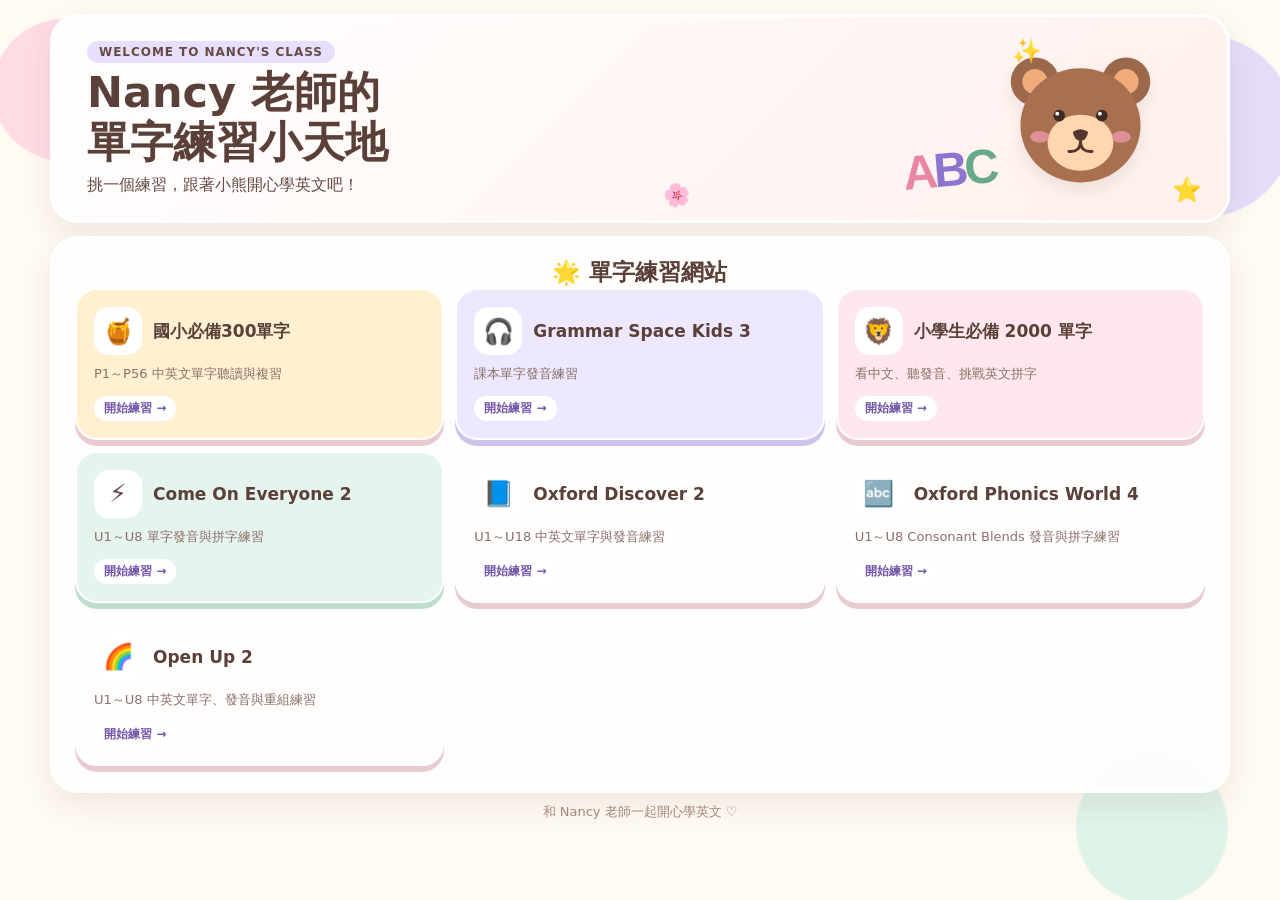
==== index.html @ c4ea9ae3 "Add files via upload" ====
<!doctype html>
<html lang="zh-Hant">
<head>
<meta charset="utf-8">
<meta name="viewport" content="width=device-width,initial-scale=1">
<title>Nancy 老師的單字練習小天地</title>
<style>
:root{--cream:#fffaf2;--ink:#654b43;--pink:#ffdfe8;--yellow:#fff0b8;--purple:#e8defd;--mint:#dff3e9}
*{box-sizing:border-box}
body{margin:0;min-height:100vh;color:var(--ink);font-family:"Microsoft JhengHei",system-ui,sans-serif;background:radial-gradient(circle at 5% 10%,#ffdbe4 0 70px,transparent 72px),radial-gradient(circle at 94% 14%,#e6dcfa 0 90px,transparent 92px),radial-gradient(circle at 90% 92%,#dff3e9 0 75px,transparent 77px),var(--cream)}
.page{width:min(1180px,calc(100% - 28px));margin:auto;padding:14px 0 20px}
.hero,.lessons{position:relative;overflow:hidden;border:3px solid #fff;border-radius:28px;background:#ffffffdf;box-shadow:0 12px 30px #73584f1c}
.hero{display:grid;grid-template-columns:1fr 290px;align-items:center;min-height:190px;padding:24px 34px;background:linear-gradient(135deg,#fff,#fff0ec)}
.tag{display:inline-block;margin:0 0 5px;padding:4px 12px;border-radius:999px;background:var(--purple);font-size:12px;font-weight:900;letter-spacing:.08em}
h1{margin:0;font-size:clamp(29px,4vw,43px);line-height:1.15;color:#5b4039}
.intro{margin:8px 0 0;font-size:16px}
.mascot-wrap{position:relative;width:280px;height:155px}.bear-art{position:absolute;right:0;top:0;width:205px;height:155px;filter:drop-shadow(0 8px 8px #73584f20);animation:float 3s ease-in-out infinite}.abc-big{position:absolute;left:0;bottom:2px;font:900 48px/1 "Arial Rounded MT Bold",Arial,sans-serif;letter-spacing:-4px;transform:rotate(-5deg)}.abc-big .a{color:#e986a4}.abc-big .b{color:#8d75cf}.abc-big .c{color:#67a988}
.sparkle{position:absolute;font-size:24px;animation:twinkle 2s ease-in-out infinite}.s1{right:185px;top:20px}.s2{right:25px;bottom:16px;animation-delay:.7s}.flower{position:absolute;left:52%;bottom:13px;font-size:22px;transform:rotate(-12deg)}
.lessons{margin-top:13px;padding:18px 22px 24px}
.lessons h2{margin:0;text-align:center;font-size:23px;color:#5b4039}.hint{text-align:center;margin:1px 0 13px;color:#9b7e75;font-size:14px}
.grid{display:grid;grid-template-columns:repeat(3,1fr);gap:11px}
.card{position:relative;display:flex;flex-direction:column;min-height:150px;padding:17px;border:2px solid #fff;border-radius:22px;color:var(--ink);text-decoration:none;box-shadow:0 6px 0 #e8cbd1;transition:.2s}
.card:nth-child(1){background:#fff0d1}.card:nth-child(2){background:#eee8ff;box-shadow:0 6px 0 #cfc3eb}.card:nth-child(3){background:#ffe8ed}.card:nth-child(4){background:#e5f5ed;box-shadow:0 6px 0 #bedecd}
.card:hover{transform:translateY(-4px) rotate(-.4deg);box-shadow:0 10px 18px #73584f1d}.card:hover .icon{transform:rotate(-8deg) scale(1.1)}
.topline{display:flex;align-items:center;gap:11px}.icon{display:grid;place-items:center;flex:0 0 48px;height:48px;border-radius:15px;background:#fff;font-size:25px;transition:.2s}
.card strong{font-size:17px;line-height:1.3;color:#5b4039}.card p{margin:10px 0 12px;font-size:13px;line-height:1.45;color:#8a7068}
.go{margin-top:auto;align-self:flex-start;padding:4px 10px;border-radius:999px;background:#fff;font-size:12px;font-weight:900;color:#7257a8}
footer{text-align:center;margin-top:10px;color:#a58a81;font-size:13px}
@keyframes float{50%{transform:translateY(-7px) rotate(1deg)}}@keyframes twinkle{50%{transform:scale(.65);opacity:.45}}
@media(prefers-reduced-motion:reduce){*{animation:none!important;transition:none!important}}
@media(max-width:850px){.hero{grid-template-columns:1fr 230px}.mascot-wrap{width:225px}.bear-art{width:175px}.abc-big{font-size:40px}.grid{grid-template-columns:repeat(2,1fr)}}
@media(max-width:560px){.page{padding:9px 0 16px}.hero{grid-template-columns:1fr;padding:20px;text-align:center;min-height:auto}.mascot-wrap,.sparkle,.flower{display:none}.lessons{padding:16px 14px 20px}.grid{grid-template-columns:1fr}.card{min-height:112px;padding:14px}.card p{margin:6px 0 8px}}
</style>
</head>
<body><main class="page">
<section class="hero">
  <div><p class="tag">WELCOME TO NANCY'S CLASS</p><h1>Nancy 老師的<br>單字練習小天地</h1><p class="intro">挑一個練習，跟著小熊開心學英文吧！</p></div>
  <div class="mascot-wrap"><svg class="bear-art" viewBox="0 0 180 160" role="img" aria-label="可愛粉彩小熊">
    <circle cx="43" cy="42" r="25" fill="#9c684b"/><circle cx="137" cy="42" r="25" fill="#9c684b"/>
    <circle cx="43" cy="42" r="13" fill="#f1aa79"/><circle cx="137" cy="42" r="13" fill="#f1aa79"/>
    <ellipse cx="90" cy="87" rx="62" ry="59" fill="#a97050"/>
    <ellipse cx="90" cy="105" rx="34" ry="29" fill="#ffd6ad"/>
    <circle cx="68" cy="77" r="6" fill="#3d2b28"/><circle cx="112" cy="77" r="6" fill="#3d2b28"/>
    <circle cx="66" cy="75" r="2" fill="#fff"/><circle cx="110" cy="75" r="2" fill="#fff"/>
    <path d="M82 94 Q90 88 98 94 Q96 103 90 103 Q84 103 82 94" fill="#55352f"/>
    <path d="M90 103 Q90 115 78 114 M90 103 Q90 115 102 114" fill="none" stroke="#55352f" stroke-width="3" stroke-linecap="round"/>
    <ellipse cx="48" cy="99" rx="10" ry="6" fill="#ef9cae" opacity=".75"/><ellipse cx="132" cy="99" rx="10" ry="6" fill="#ef9cae" opacity=".75"/>
  </svg><div class="abc-big" aria-label="ABC"><span class="a">A</span><span class="b">B</span><span class="c">C</span></div></div>
  <span class="sparkle s1">✨</span><span class="sparkle s2">⭐</span><span class="flower">🌸</span>
</section>
<section class="lessons"><h2>🌟 單字練習網站</h2>
<div class="grid">
  <a class="card" href="300_words_complete.html"><span class="topline"><span class="icon">🍯</span><strong>國小必備300單字</strong></span><p>P1～P56 中英文單字聽讀與複習</p><span class="go">開始練習 →</span></a>
  <a class="card" href="https://snorlax2026.github.io/teaching/Grammar_Space_Kids_3_nancy.html"><span class="topline"><span class="icon">🎧</span><strong>Grammar Space Kids 3</strong></span><p>課本單字發音練習</p><span class="go">開始練習 →</span></a>
  <a class="card" href="https://snorlax2026.github.io/teaching/word-puzzle/index.html"><span class="topline"><span class="icon">🦁</span><strong>小學生必備 2000 單字</strong></span><p>看中文、聽發音、挑戰英文拼字</p><span class="go">開始練習 →</span></a>
  <a class="card" href="tuesday_english_class.html"><span class="topline"><span class="icon">⚡</span><strong>Come On Everyone 2</strong></span><p>U1～U8 單字發音與拼字練習</p><span class="go">開始練習 →</span></a>
  <a class="card" href="oxford_discover_2.html"><span class="topline"><span class="icon">📘</span><strong>Oxford Discover 2</strong></span><p>U1～U18 中英文單字與發音練習</p><span class="go">開始練習 →</span></a>
  <a class="card" href="oxford_phonics_world_4.html"><span class="topline"><span class="icon">🔤</span><strong>Oxford Phonics World 4</strong></span><p>U1～U8 Consonant Blends 發音與拼字練習</p><span class="go">開始練習 →</span></a>
  <a class="card" href="open_up_2.html"><span class="topline"><span class="icon">🌈</span><strong>Open Up 2</strong></span><p>U1～U8 中英文單字、發音與重組練習</p><span class="go">開始練習 →</span></a>
</div></section>
<footer>和 Nancy 老師一起開心學英文 ♡</footer>
</main></body></html>
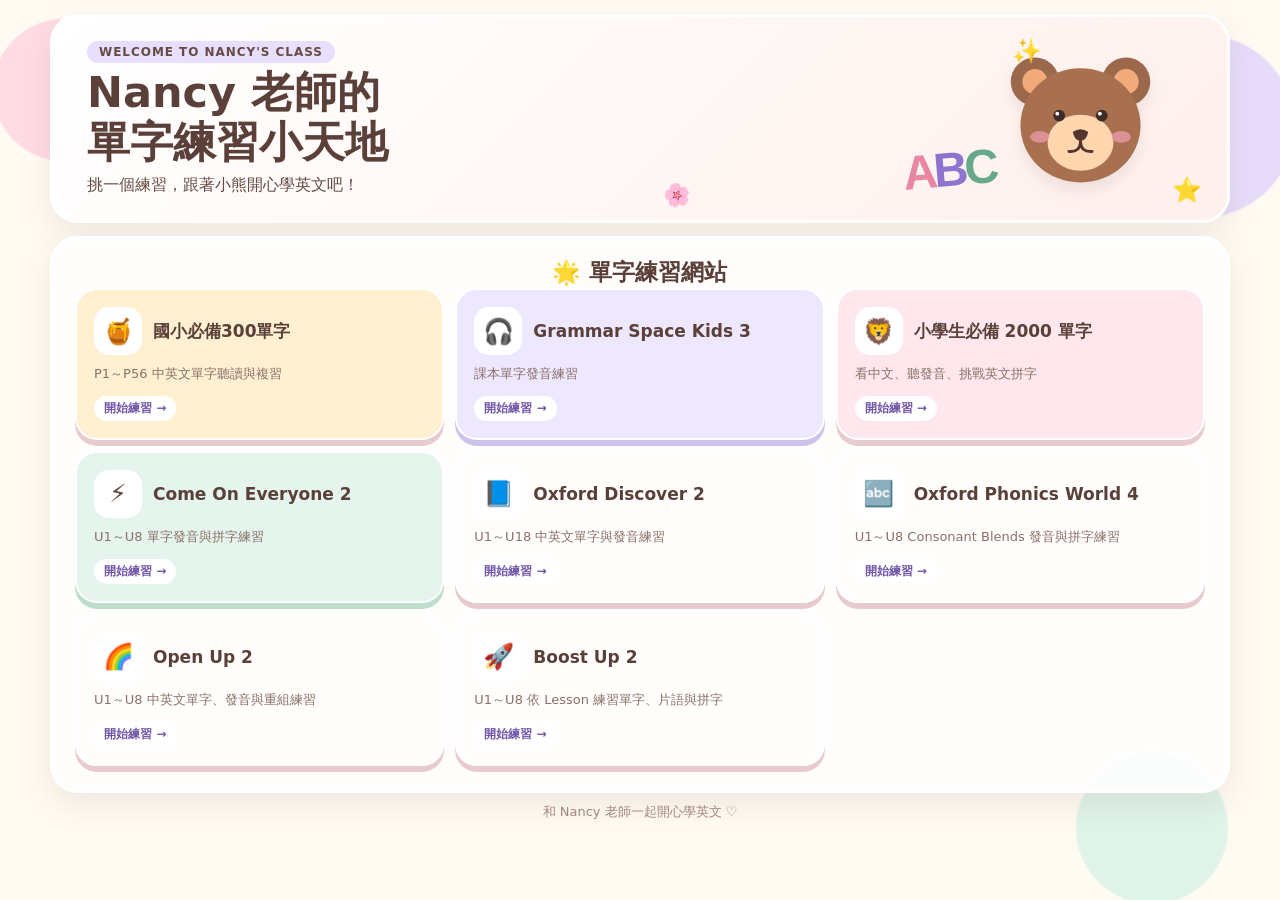
==== commit 04d909a3: "Add files via upload" ====
--- a/index.html
+++ b/index.html
@@ -57,6 +57,7 @@
   <a class="card" href="oxford_discover_2.html"><span class="topline"><span class="icon">📘</span><strong>Oxford Discover 2</strong></span><p>U1～U18 中英文單字與發音練習</p><span class="go">開始練習 →</span></a>
   <a class="card" href="oxford_phonics_world_4.html"><span class="topline"><span class="icon">🔤</span><strong>Oxford Phonics World 4</strong></span><p>U1～U8 Consonant Blends 發音與拼字練習</p><span class="go">開始練習 →</span></a>
   <a class="card" href="open_up_2.html"><span class="topline"><span class="icon">🌈</span><strong>Open Up 2</strong></span><p>U1～U8 中英文單字、發音與重組練習</p><span class="go">開始練習 →</span></a>
+  <a class="card" href="boost_up_2.html"><span class="topline"><span class="icon">🚀</span><strong>Boost Up 2</strong></span><p>U1～U8 依 Lesson 練習單字、片語與拼字</p><span class="go">開始練習 →</span></a>
 </div></section>
 <footer>和 Nancy 老師一起開心學英文 ♡</footer>
 </main></body></html>
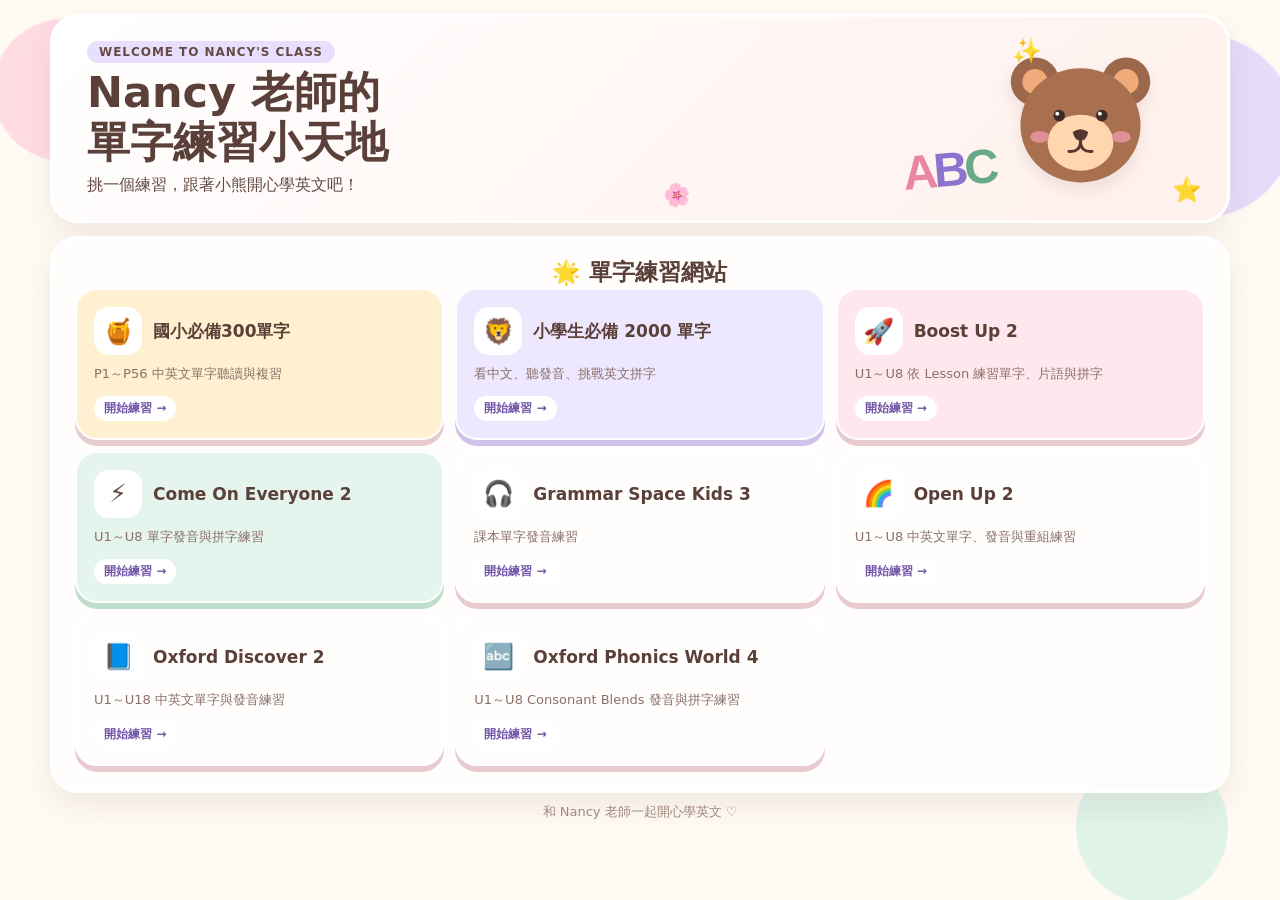
==== commit d3e93258: "Add files via upload" ====
--- a/index.html
+++ b/index.html
@@ -51,13 +51,13 @@
 <section class="lessons"><h2>🌟 單字練習網站</h2>
 <div class="grid">
   <a class="card" href="300_words_complete.html"><span class="topline"><span class="icon">🍯</span><strong>國小必備300單字</strong></span><p>P1～P56 中英文單字聽讀與複習</p><span class="go">開始練習 →</span></a>
+  <a class="card" href="https://snorlax2026.github.io/teaching/word-puzzle/index.html"><span class="topline"><span class="icon">🦁</span><strong>小學生必備 2000 單字</strong></span><p>看中文、聽發音、挑戰英文拼字</p><span class="go">開始練習 →</span></a>
+  <a class="card" href="boost_up_2.html"><span class="topline"><span class="icon">🚀</span><strong>Boost Up 2</strong></span><p>U1～U8 依 Lesson 練習單字、片語與拼字</p><span class="go">開始練習 →</span></a>
+  <a class="card" href="tuesday_english_class.html"><span class="topline"><span class="icon">⚡</span><strong>Come On Everyone 2</strong></span><p>U1～U8 單字發音與拼字練習</p><span class="go">開始練習 →</span></a>
   <a class="card" href="https://snorlax2026.github.io/teaching/Grammar_Space_Kids_3_nancy.html"><span class="topline"><span class="icon">🎧</span><strong>Grammar Space Kids 3</strong></span><p>課本單字發音練習</p><span class="go">開始練習 →</span></a>
-  <a class="card" href="https://snorlax2026.github.io/teaching/word-puzzle/index.html"><span class="topline"><span class="icon">🦁</span><strong>小學生必備 2000 單字</strong></span><p>看中文、聽發音、挑戰英文拼字</p><span class="go">開始練習 →</span></a>
-  <a class="card" href="tuesday_english_class.html"><span class="topline"><span class="icon">⚡</span><strong>Come On Everyone 2</strong></span><p>U1～U8 單字發音與拼字練習</p><span class="go">開始練習 →</span></a>
+  <a class="card" href="open_up_2.html"><span class="topline"><span class="icon">🌈</span><strong>Open Up 2</strong></span><p>U1～U8 中英文單字、發音與重組練習</p><span class="go">開始練習 →</span></a>
   <a class="card" href="oxford_discover_2.html"><span class="topline"><span class="icon">📘</span><strong>Oxford Discover 2</strong></span><p>U1～U18 中英文單字與發音練習</p><span class="go">開始練習 →</span></a>
   <a class="card" href="oxford_phonics_world_4.html"><span class="topline"><span class="icon">🔤</span><strong>Oxford Phonics World 4</strong></span><p>U1～U8 Consonant Blends 發音與拼字練習</p><span class="go">開始練習 →</span></a>
-  <a class="card" href="open_up_2.html"><span class="topline"><span class="icon">🌈</span><strong>Open Up 2</strong></span><p>U1～U8 中英文單字、發音與重組練習</p><span class="go">開始練習 →</span></a>
-  <a class="card" href="boost_up_2.html"><span class="topline"><span class="icon">🚀</span><strong>Boost Up 2</strong></span><p>U1～U8 依 Lesson 練習單字、片語與拼字</p><span class="go">開始練習 →</span></a>
 </div></section>
 <footer>和 Nancy 老師一起開心學英文 ♡</footer>
 </main></body></html>
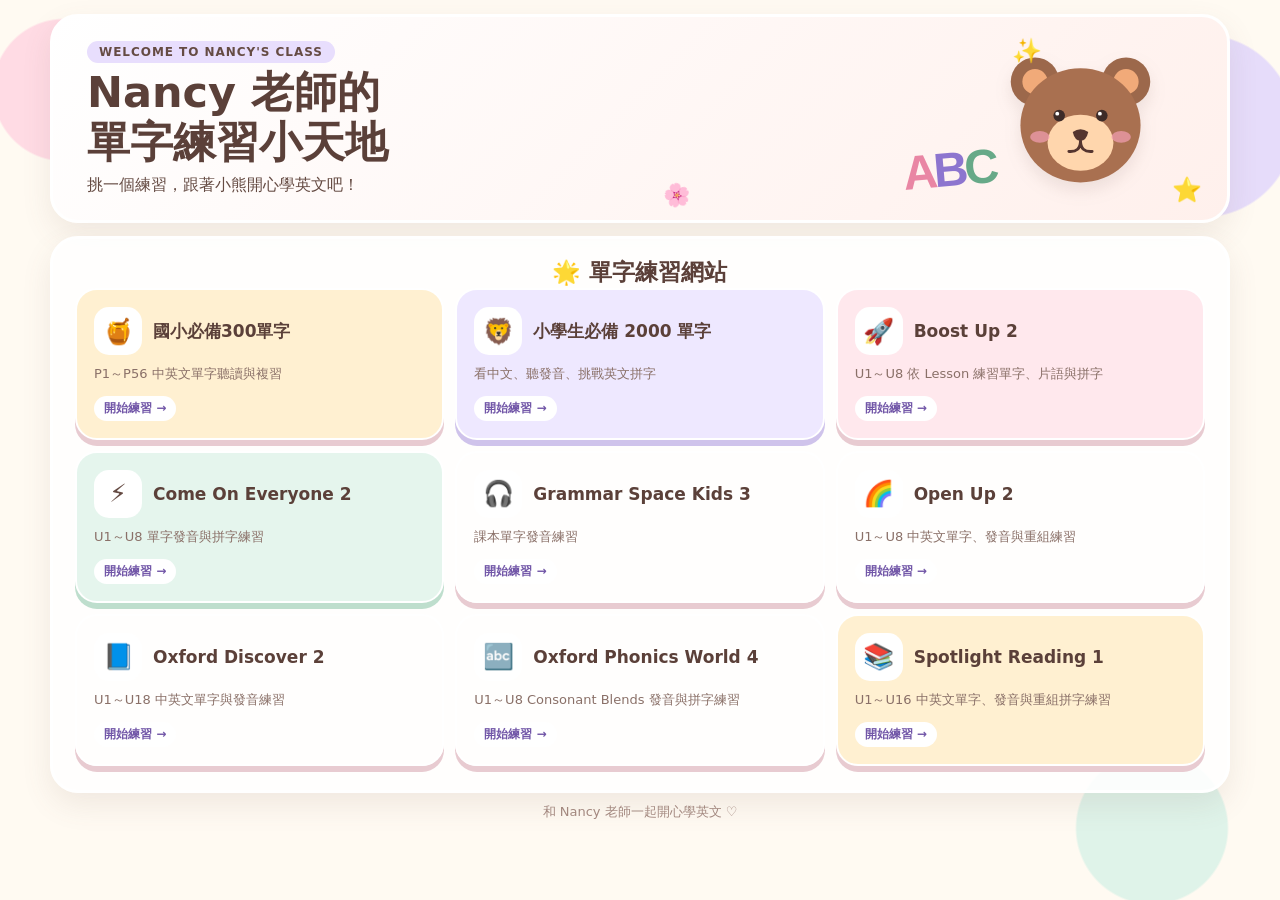
==== commit 50523ede: "Add files via upload" ====
--- a/index.html
+++ b/index.html
@@ -21,6 +21,7 @@
 .grid{display:grid;grid-template-columns:repeat(3,1fr);gap:11px}
 .card{position:relative;display:flex;flex-direction:column;min-height:150px;padding:17px;border:2px solid #fff;border-radius:22px;color:var(--ink);text-decoration:none;box-shadow:0 6px 0 #e8cbd1;transition:.2s}
 .card:nth-child(1){background:#fff0d1}.card:nth-child(2){background:#eee8ff;box-shadow:0 6px 0 #cfc3eb}.card:nth-child(3){background:#ffe8ed}.card:nth-child(4){background:#e5f5ed;box-shadow:0 6px 0 #bedecd}
+.card:nth-child(9){background:#fff0d1}
 .card:hover{transform:translateY(-4px) rotate(-.4deg);box-shadow:0 10px 18px #73584f1d}.card:hover .icon{transform:rotate(-8deg) scale(1.1)}
 .topline{display:flex;align-items:center;gap:11px}.icon{display:grid;place-items:center;flex:0 0 48px;height:48px;border-radius:15px;background:#fff;font-size:25px;transition:.2s}
 .card strong{font-size:17px;line-height:1.3;color:#5b4039}.card p{margin:10px 0 12px;font-size:13px;line-height:1.45;color:#8a7068}
@@ -58,6 +59,7 @@
   <a class="card" href="open_up_2.html"><span class="topline"><span class="icon">🌈</span><strong>Open Up 2</strong></span><p>U1～U8 中英文單字、發音與重組練習</p><span class="go">開始練習 →</span></a>
   <a class="card" href="oxford_discover_2.html"><span class="topline"><span class="icon">📘</span><strong>Oxford Discover 2</strong></span><p>U1～U18 中英文單字與發音練習</p><span class="go">開始練習 →</span></a>
   <a class="card" href="oxford_phonics_world_4.html"><span class="topline"><span class="icon">🔤</span><strong>Oxford Phonics World 4</strong></span><p>U1～U8 Consonant Blends 發音與拼字練習</p><span class="go">開始練習 →</span></a>
+  <a class="card" href="spotlight_reading_1.html"><span class="topline"><span class="icon">📚</span><strong>Spotlight Reading 1</strong></span><p>U1～U16 中英文單字、發音與重組拼字練習</p><span class="go">開始練習 →</span></a>
 </div></section>
 <footer>和 Nancy 老師一起開心學英文 ♡</footer>
 </main></body></html>
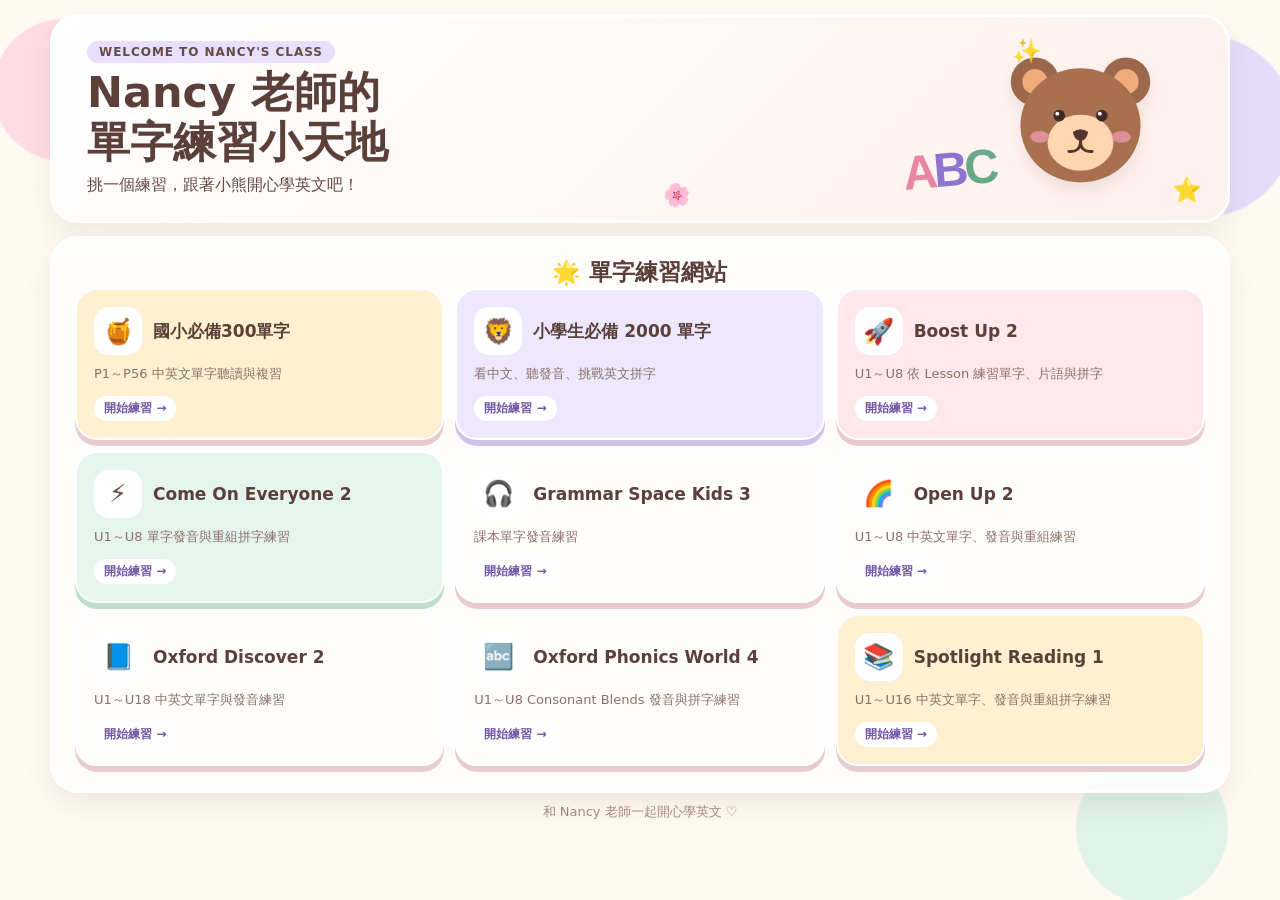
==== commit 28d9327b: "Add files via upload" ====
--- a/index.html
+++ b/index.html
@@ -54,7 +54,7 @@
   <a class="card" href="300_words_complete.html"><span class="topline"><span class="icon">🍯</span><strong>國小必備300單字</strong></span><p>P1～P56 中英文單字聽讀與複習</p><span class="go">開始練習 →</span></a>
   <a class="card" href="https://snorlax2026.github.io/teaching/word-puzzle/index.html"><span class="topline"><span class="icon">🦁</span><strong>小學生必備 2000 單字</strong></span><p>看中文、聽發音、挑戰英文拼字</p><span class="go">開始練習 →</span></a>
   <a class="card" href="boost_up_2.html"><span class="topline"><span class="icon">🚀</span><strong>Boost Up 2</strong></span><p>U1～U8 依 Lesson 練習單字、片語與拼字</p><span class="go">開始練習 →</span></a>
-  <a class="card" href="tuesday_english_class.html"><span class="topline"><span class="icon">⚡</span><strong>Come On Everyone 2</strong></span><p>U1～U8 單字發音與拼字練習</p><span class="go">開始練習 →</span></a>
+  <a class="card" href="come_on_everyone_2.html"><span class="topline"><span class="icon">⚡</span><strong>Come On Everyone 2</strong></span><p>U1～U8 單字發音與重組拼字練習</p><span class="go">開始練習 →</span></a>
   <a class="card" href="https://snorlax2026.github.io/teaching/Grammar_Space_Kids_3_nancy.html"><span class="topline"><span class="icon">🎧</span><strong>Grammar Space Kids 3</strong></span><p>課本單字發音練習</p><span class="go">開始練習 →</span></a>
   <a class="card" href="open_up_2.html"><span class="topline"><span class="icon">🌈</span><strong>Open Up 2</strong></span><p>U1～U8 中英文單字、發音與重組練習</p><span class="go">開始練習 →</span></a>
   <a class="card" href="oxford_discover_2.html"><span class="topline"><span class="icon">📘</span><strong>Oxford Discover 2</strong></span><p>U1～U18 中英文單字與發音練習</p><span class="go">開始練習 →</span></a>
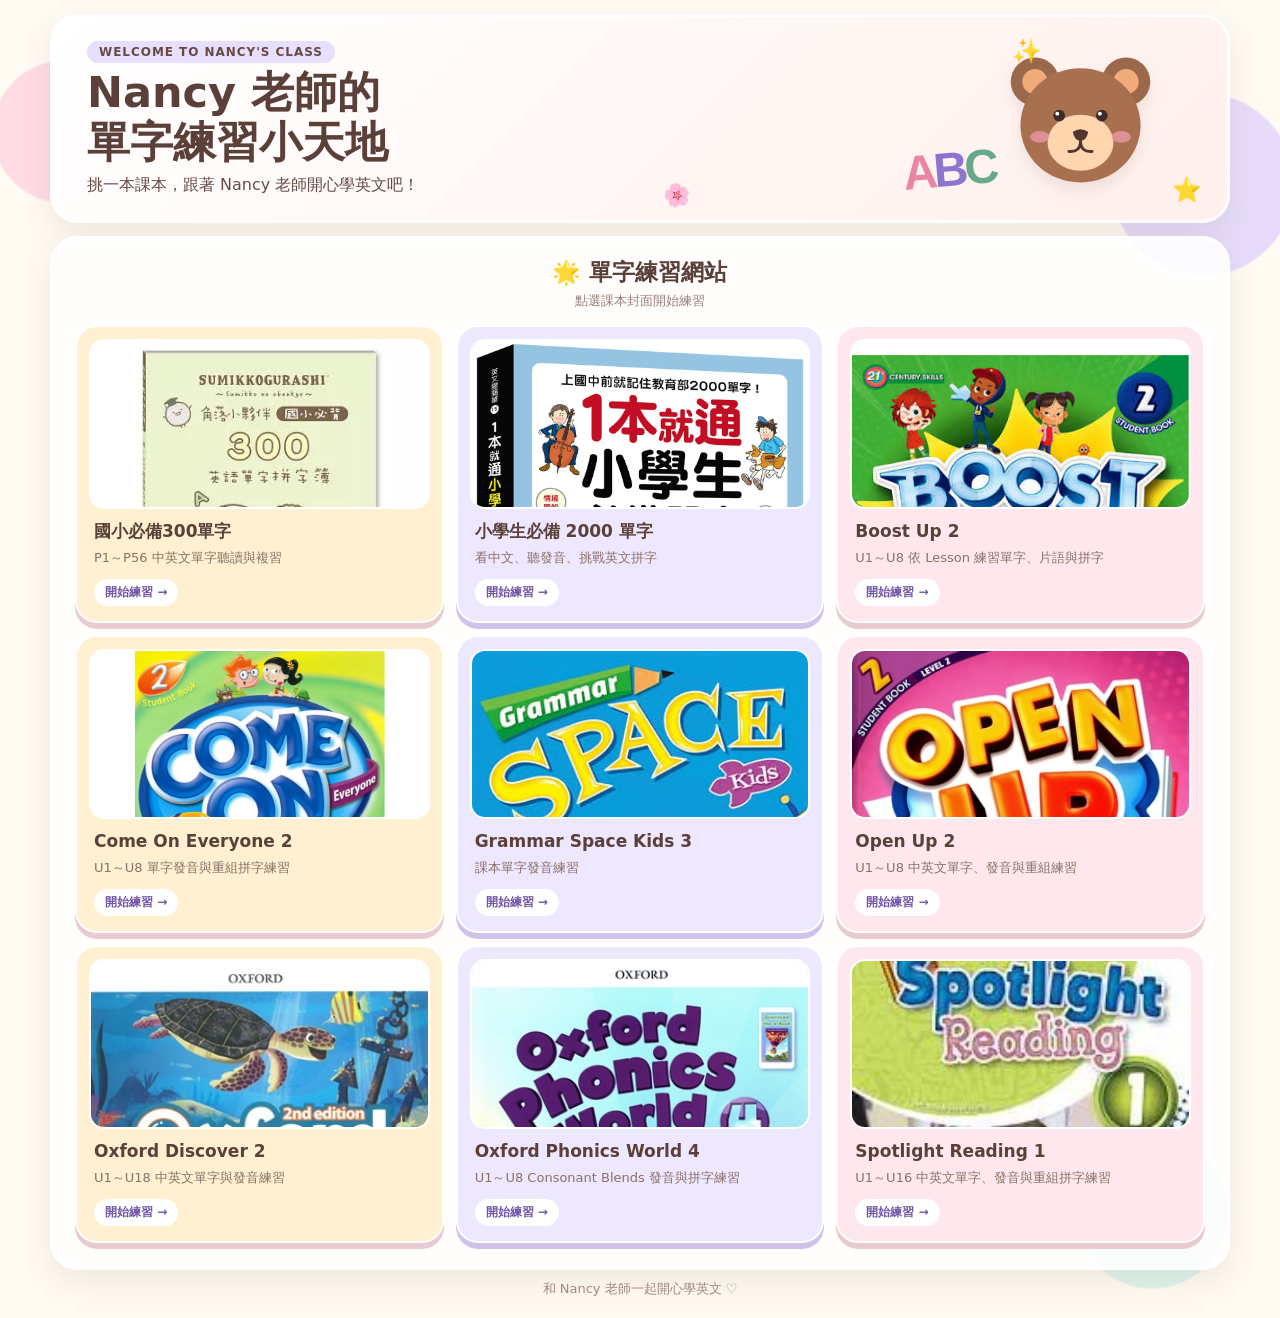
==== commit 05ca3bfa: "Add files via upload" ====
--- a/index.html
+++ b/index.html
@@ -17,25 +17,27 @@
 .mascot-wrap{position:relative;width:280px;height:155px}.bear-art{position:absolute;right:0;top:0;width:205px;height:155px;filter:drop-shadow(0 8px 8px #73584f20);animation:float 3s ease-in-out infinite}.abc-big{position:absolute;left:0;bottom:2px;font:900 48px/1 "Arial Rounded MT Bold",Arial,sans-serif;letter-spacing:-4px;transform:rotate(-5deg)}.abc-big .a{color:#e986a4}.abc-big .b{color:#8d75cf}.abc-big .c{color:#67a988}
 .sparkle{position:absolute;font-size:24px;animation:twinkle 2s ease-in-out infinite}.s1{right:185px;top:20px}.s2{right:25px;bottom:16px;animation-delay:.7s}.flower{position:absolute;left:52%;bottom:13px;font-size:22px;transform:rotate(-12deg)}
 .lessons{margin-top:13px;padding:18px 22px 24px}
-.lessons h2{margin:0;text-align:center;font-size:23px;color:#5b4039}.hint{text-align:center;margin:1px 0 13px;color:#9b7e75;font-size:14px}
-.grid{display:grid;grid-template-columns:repeat(3,1fr);gap:11px}
-.card{position:relative;display:flex;flex-direction:column;min-height:150px;padding:17px;border:2px solid #fff;border-radius:22px;color:var(--ink);text-decoration:none;box-shadow:0 6px 0 #e8cbd1;transition:.2s}
-.card:nth-child(1){background:#fff0d1}.card:nth-child(2){background:#eee8ff;box-shadow:0 6px 0 #cfc3eb}.card:nth-child(3){background:#ffe8ed}.card:nth-child(4){background:#e5f5ed;box-shadow:0 6px 0 #bedecd}
-.card:nth-child(9){background:#fff0d1}
-.card:hover{transform:translateY(-4px) rotate(-.4deg);box-shadow:0 10px 18px #73584f1d}.card:hover .icon{transform:rotate(-8deg) scale(1.1)}
-.topline{display:flex;align-items:center;gap:11px}.icon{display:grid;place-items:center;flex:0 0 48px;height:48px;border-radius:15px;background:#fff;font-size:25px;transition:.2s}
-.card strong{font-size:17px;line-height:1.3;color:#5b4039}.card p{margin:10px 0 12px;font-size:13px;line-height:1.45;color:#8a7068}
-.go{margin-top:auto;align-self:flex-start;padding:4px 10px;border-radius:999px;background:#fff;font-size:12px;font-weight:900;color:#7257a8}
+.lessons h2{margin:0;text-align:center;font-size:23px;color:#5b4039}.hint{text-align:center;margin:4px 0 15px;color:#9b7e75;font-size:13px}
+.grid{display:grid;grid-template-columns:repeat(3,1fr);gap:12px}
+.card{position:relative;display:flex;flex-direction:column;min-height:285px;padding:12px;border:2px solid #fff;border-radius:22px;color:var(--ink);text-decoration:none;box-shadow:0 6px 0 #e8cbd1;transition:.2s;overflow:hidden}
+.card:nth-child(3n+1){background:#fff0d1}.card:nth-child(3n+2){background:#eee8ff;box-shadow:0 6px 0 #cfc3eb}.card:nth-child(3n){background:#ffe8ed}
+.card:hover{transform:translateY(-4px) rotate(-.3deg);box-shadow:0 10px 18px #73584f1d}
+.cover-wrap{height:170px;border-radius:15px;background:#fff;display:grid;place-items:center;overflow:hidden;border:2px solid #ffffffcc;box-shadow:inset 0 0 0 1px #eadfd7}
+.cover{width:100%;height:100%;object-fit:contain;display:block}
+.card-content{display:flex;flex-direction:column;flex:1;padding:11px 5px 3px}
+.card strong{font-size:17px;line-height:1.3;color:#5b4039}
+.card p{margin:7px 0 11px;font-size:13px;line-height:1.45;color:#8a7068}
+.go{margin-top:auto;align-self:flex-start;padding:5px 11px;border-radius:999px;background:#fff;font-size:12px;font-weight:900;color:#7257a8}
 footer{text-align:center;margin-top:10px;color:#a58a81;font-size:13px}
 @keyframes float{50%{transform:translateY(-7px) rotate(1deg)}}@keyframes twinkle{50%{transform:scale(.65);opacity:.45}}
 @media(prefers-reduced-motion:reduce){*{animation:none!important;transition:none!important}}
 @media(max-width:850px){.hero{grid-template-columns:1fr 230px}.mascot-wrap{width:225px}.bear-art{width:175px}.abc-big{font-size:40px}.grid{grid-template-columns:repeat(2,1fr)}}
-@media(max-width:560px){.page{padding:9px 0 16px}.hero{grid-template-columns:1fr;padding:20px;text-align:center;min-height:auto}.mascot-wrap,.sparkle,.flower{display:none}.lessons{padding:16px 14px 20px}.grid{grid-template-columns:1fr}.card{min-height:112px;padding:14px}.card p{margin:6px 0 8px}}
+@media(max-width:560px){.page{padding:9px 0 16px}.hero{grid-template-columns:1fr;padding:20px;text-align:center;min-height:auto}.mascot-wrap,.sparkle,.flower{display:none}.lessons{padding:16px 14px 20px}.grid{grid-template-columns:1fr}.card{min-height:auto;padding:11px}.cover-wrap{height:230px}.card-content{padding:10px 5px 3px}}
 </style>
 </head>
 <body><main class="page">
 <section class="hero">
-  <div><p class="tag">WELCOME TO NANCY'S CLASS</p><h1>Nancy 老師的<br>單字練習小天地</h1><p class="intro">挑一個練習，跟著小熊開心學英文吧！</p></div>
+  <div><p class="tag">WELCOME TO NANCY'S CLASS</p><h1>Nancy 老師的<br>單字練習小天地</h1><p class="intro">挑一本課本，跟著 Nancy 老師開心學英文吧！</p></div>
   <div class="mascot-wrap"><svg class="bear-art" viewBox="0 0 180 160" role="img" aria-label="可愛粉彩小熊">
     <circle cx="43" cy="42" r="25" fill="#9c684b"/><circle cx="137" cy="42" r="25" fill="#9c684b"/>
     <circle cx="43" cy="42" r="13" fill="#f1aa79"/><circle cx="137" cy="42" r="13" fill="#f1aa79"/>
@@ -46,20 +48,62 @@
     <path d="M82 94 Q90 88 98 94 Q96 103 90 103 Q84 103 82 94" fill="#55352f"/>
     <path d="M90 103 Q90 115 78 114 M90 103 Q90 115 102 114" fill="none" stroke="#55352f" stroke-width="3" stroke-linecap="round"/>
     <ellipse cx="48" cy="99" rx="10" ry="6" fill="#ef9cae" opacity=".75"/><ellipse cx="132" cy="99" rx="10" ry="6" fill="#ef9cae" opacity=".75"/>
-  </svg><div class="abc-big" aria-label="ABC"><span class="a">A</span><span class="b">B</span><span class="c">C</span></div></div>
+  </svg><div class="abc-big"><span class="a">A</span><span class="b">B</span><span class="c">C</span></div></div>
   <span class="sparkle s1">✨</span><span class="sparkle s2">⭐</span><span class="flower">🌸</span>
 </section>
-<section class="lessons"><h2>🌟 單字練習網站</h2>
+
+<section class="lessons">
+<h2>🌟 單字練習網站</h2>
+<p class="hint">點選課本封面開始練習</p>
 <div class="grid">
-  <a class="card" href="300_words_complete.html"><span class="topline"><span class="icon">🍯</span><strong>國小必備300單字</strong></span><p>P1～P56 中英文單字聽讀與複習</p><span class="go">開始練習 →</span></a>
-  <a class="card" href="https://snorlax2026.github.io/teaching/word-puzzle/index.html"><span class="topline"><span class="icon">🦁</span><strong>小學生必備 2000 單字</strong></span><p>看中文、聽發音、挑戰英文拼字</p><span class="go">開始練習 →</span></a>
-  <a class="card" href="boost_up_2.html"><span class="topline"><span class="icon">🚀</span><strong>Boost Up 2</strong></span><p>U1～U8 依 Lesson 練習單字、片語與拼字</p><span class="go">開始練習 →</span></a>
-  <a class="card" href="come_on_everyone_2.html"><span class="topline"><span class="icon">⚡</span><strong>Come On Everyone 2</strong></span><p>U1～U8 單字發音與重組拼字練習</p><span class="go">開始練習 →</span></a>
-  <a class="card" href="https://snorlax2026.github.io/teaching/Grammar_Space_Kids_3_nancy.html"><span class="topline"><span class="icon">🎧</span><strong>Grammar Space Kids 3</strong></span><p>課本單字發音練習</p><span class="go">開始練習 →</span></a>
-  <a class="card" href="open_up_2.html"><span class="topline"><span class="icon">🌈</span><strong>Open Up 2</strong></span><p>U1～U8 中英文單字、發音與重組練習</p><span class="go">開始練習 →</span></a>
-  <a class="card" href="oxford_discover_2.html"><span class="topline"><span class="icon">📘</span><strong>Oxford Discover 2</strong></span><p>U1～U18 中英文單字與發音練習</p><span class="go">開始練習 →</span></a>
-  <a class="card" href="oxford_phonics_world_4.html"><span class="topline"><span class="icon">🔤</span><strong>Oxford Phonics World 4</strong></span><p>U1～U8 Consonant Blends 發音與拼字練習</p><span class="go">開始練習 →</span></a>
-  <a class="card" href="spotlight_reading_1.html"><span class="topline"><span class="icon">📚</span><strong>Spotlight Reading 1</strong></span><p>U1～U16 中英文單字、發音與重組拼字練習</p><span class="go">開始練習 →</span></a>
-</div></section>
+
+<a class="card" href="300_words_complete.html">
+  <div class="cover-wrap"><img class="cover" src="300.jfif" alt="國小必備300單字封面"></div>
+  <div class="card-content"><strong>國小必備300單字</strong><p>P1～P56 中英文單字聽讀與複習</p><span class="go">開始練習 →</span></div>
+</a>
+
+<a class="card" href="https://snorlax2026.github.io/teaching/word-puzzle/index.html">
+  <div class="cover-wrap"><img class="cover" src="2000.jpg" alt="小學生必備2000單字封面"></div>
+  <div class="card-content"><strong>小學生必備 2000 單字</strong><p>看中文、聽發音、挑戰英文拼字</p><span class="go">開始練習 →</span></div>
+</a>
+
+<a class="card" href="boost_up_2.html">
+  <div class="cover-wrap"><img class="cover" src="boost up 2.jfif" alt="Boost Up 2 封面"></div>
+  <div class="card-content"><strong>Boost Up 2</strong><p>U1～U8 依 Lesson 練習單字、片語與拼字</p><span class="go">開始練習 →</span></div>
+</a>
+
+<a class="card" href="come_on_everyone_2.html">
+  <div class="cover-wrap"><img class="cover" src="come on everyone 2.jfif" alt="Come On Everyone 2 封面"></div>
+  <div class="card-content"><strong>Come On Everyone 2</strong><p>U1～U8 單字發音與重組拼字練習</p><span class="go">開始練習 →</span></div>
+</a>
+
+<a class="card" href="https://snorlax2026.github.io/teaching/Grammar_Space_Kids_3_nancy.html">
+  <div class="cover-wrap"><img class="cover" src="Grammar Space Kids 3.jfif" alt="Grammar Space Kids 3 封面"></div>
+  <div class="card-content"><strong>Grammar Space Kids 3</strong><p>課本單字發音練習</p><span class="go">開始練習 →</span></div>
+</a>
+
+<a class="card" href="open_up_2.html">
+  <div class="cover-wrap"><img class="cover" src="Open Up 2.jfif" alt="Open Up 2 封面"></div>
+  <div class="card-content"><strong>Open Up 2</strong><p>U1～U8 中英文單字、發音與重組練習</p><span class="go">開始練習 →</span></div>
+</a>
+
+<a class="card" href="oxford_discover_2.html">
+  <div class="cover-wrap"><img class="cover" src="Oxford Discover 2.jfif" alt="Oxford Discover 2 封面"></div>
+  <div class="card-content"><strong>Oxford Discover 2</strong><p>U1～U18 中英文單字與發音練習</p><span class="go">開始練習 →</span></div>
+</a>
+
+<a class="card" href="oxford_phonics_world_4.html">
+  <div class="cover-wrap"><img class="cover" src="Oxford Phonics World 4.jfif" alt="Oxford Phonics World 4 封面"></div>
+  <div class="card-content"><strong>Oxford Phonics World 4</strong><p>U1～U8 Consonant Blends 發音與拼字練習</p><span class="go">開始練習 →</span></div>
+</a>
+
+<a class="card" href="spotlight_reading_1.html">
+  <div class="cover-wrap"><img class="cover" src="spotlight reading1.jfif" alt="Spotlight Reading 1 封面"></div>
+  <div class="card-content"><strong>Spotlight Reading 1</strong><p>U1～U16 中英文單字、發音與重組拼字練習</p><span class="go">開始練習 →</span></div>
+</a>
+
+</div>
+</section>
+
 <footer>和 Nancy 老師一起開心學英文 ♡</footer>
 </main></body></html>
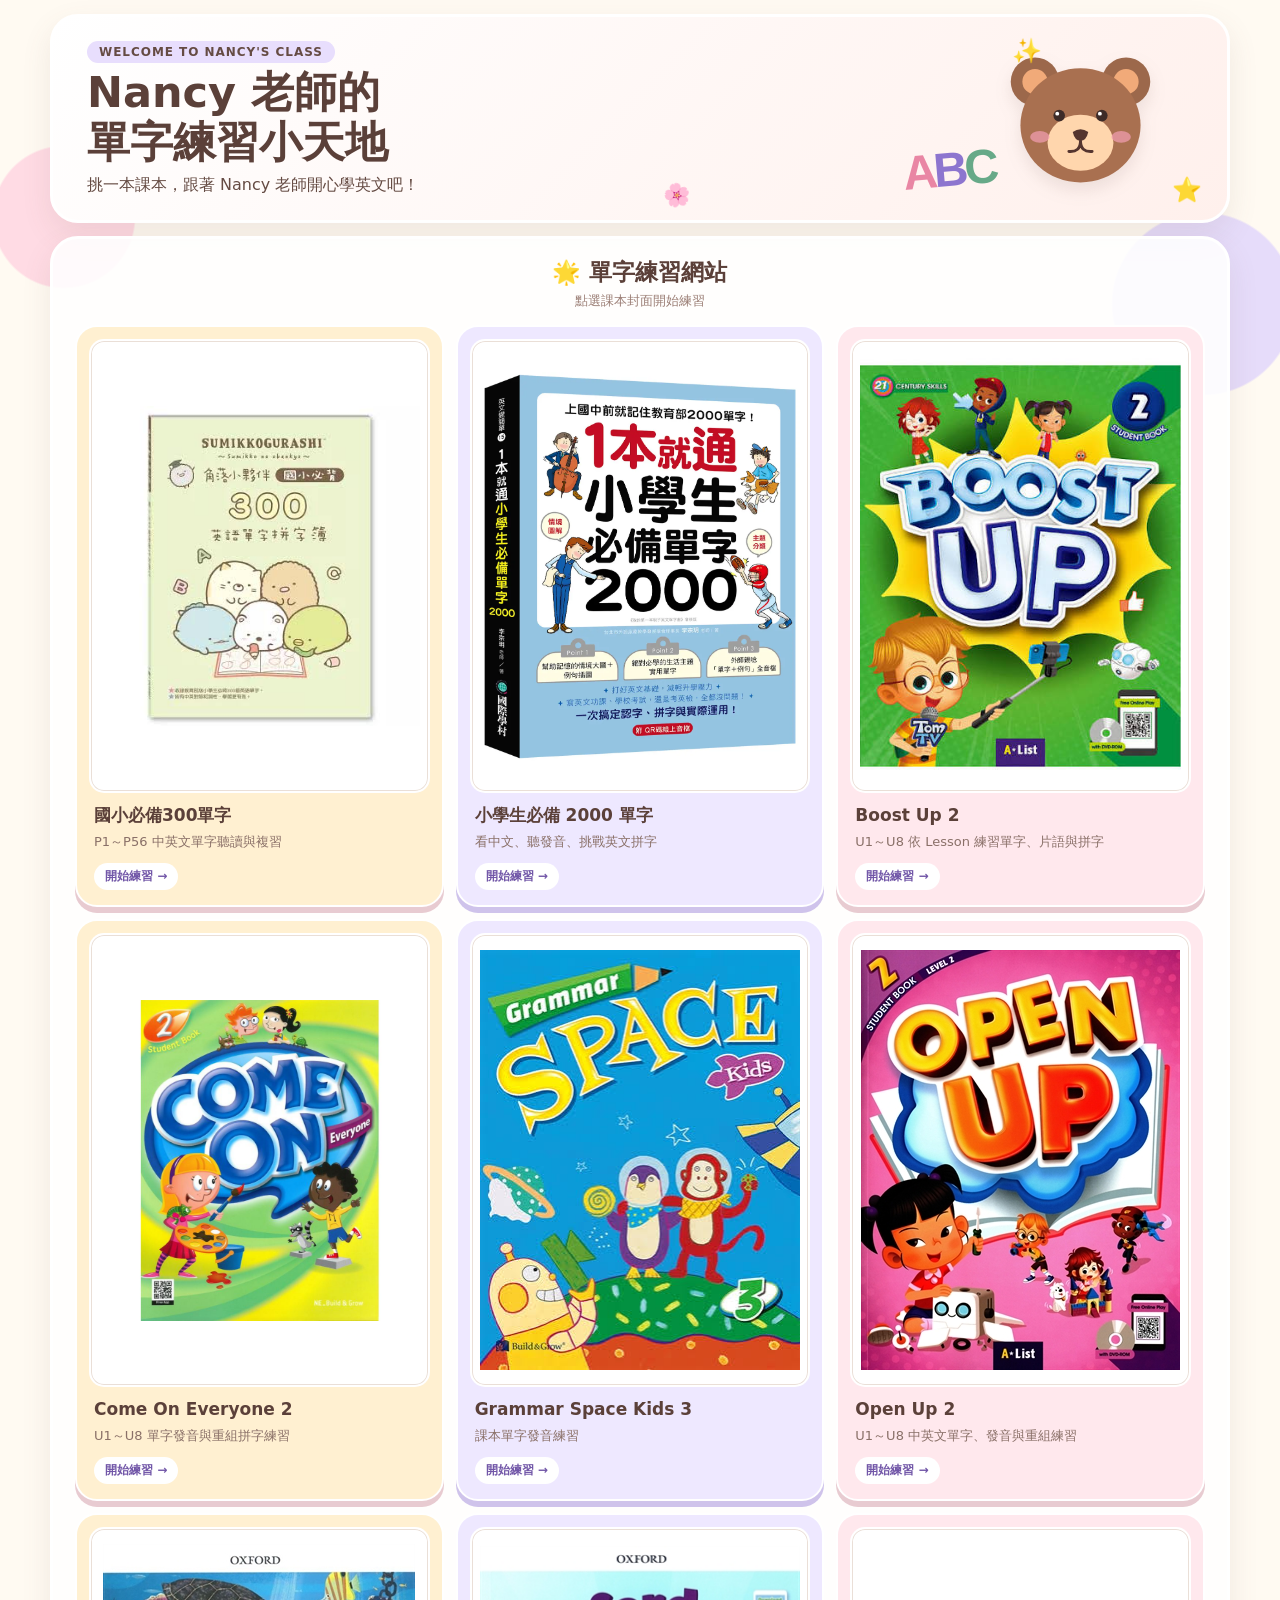
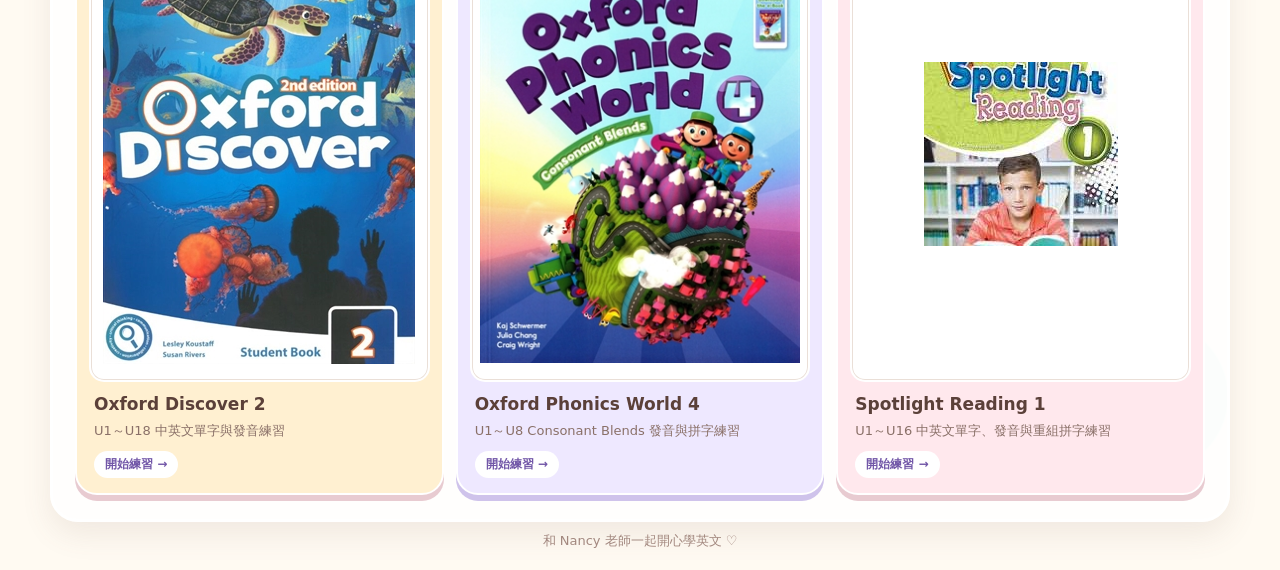
==== commit dc4e1c49: "Add files via upload" ====
--- a/index.html
+++ b/index.html
@@ -22,8 +22,8 @@
 .card{position:relative;display:flex;flex-direction:column;min-height:285px;padding:12px;border:2px solid #fff;border-radius:22px;color:var(--ink);text-decoration:none;box-shadow:0 6px 0 #e8cbd1;transition:.2s;overflow:hidden}
 .card:nth-child(3n+1){background:#fff0d1}.card:nth-child(3n+2){background:#eee8ff;box-shadow:0 6px 0 #cfc3eb}.card:nth-child(3n){background:#ffe8ed}
 .card:hover{transform:translateY(-4px) rotate(-.3deg);box-shadow:0 10px 18px #73584f1d}
-.cover-wrap{height:170px;border-radius:15px;background:#fff;display:grid;place-items:center;overflow:hidden;border:2px solid #ffffffcc;box-shadow:inset 0 0 0 1px #eadfd7}
-.cover{width:100%;height:100%;object-fit:contain;display:block}
+.cover-wrap{width:100%;aspect-ratio:3/4;border-radius:15px;background:#fff;display:flex;align-items:center;justify-content:center;overflow:hidden;border:2px solid #ffffffcc;box-shadow:inset 0 0 0 1px #eadfd7;padding:8px}
+.cover{display:block;max-width:100%;max-height:100%;width:auto;height:auto;object-fit:contain}
 .card-content{display:flex;flex-direction:column;flex:1;padding:11px 5px 3px}
 .card strong{font-size:17px;line-height:1.3;color:#5b4039}
 .card p{margin:7px 0 11px;font-size:13px;line-height:1.45;color:#8a7068}
@@ -32,7 +32,7 @@
 @keyframes float{50%{transform:translateY(-7px) rotate(1deg)}}@keyframes twinkle{50%{transform:scale(.65);opacity:.45}}
 @media(prefers-reduced-motion:reduce){*{animation:none!important;transition:none!important}}
 @media(max-width:850px){.hero{grid-template-columns:1fr 230px}.mascot-wrap{width:225px}.bear-art{width:175px}.abc-big{font-size:40px}.grid{grid-template-columns:repeat(2,1fr)}}
-@media(max-width:560px){.page{padding:9px 0 16px}.hero{grid-template-columns:1fr;padding:20px;text-align:center;min-height:auto}.mascot-wrap,.sparkle,.flower{display:none}.lessons{padding:16px 14px 20px}.grid{grid-template-columns:1fr}.card{min-height:auto;padding:11px}.cover-wrap{height:230px}.card-content{padding:10px 5px 3px}}
+@media(max-width:560px){.page{padding:9px 0 16px}.hero{grid-template-columns:1fr;padding:20px;text-align:center;min-height:auto}.mascot-wrap,.sparkle,.flower{display:none}.lessons{padding:16px 14px 20px}.grid{grid-template-columns:1fr}.card{min-height:auto;padding:11px}.cover-wrap{aspect-ratio:3/4}.card-content{padding:10px 5px 3px}}
 </style>
 </head>
 <body><main class="page">
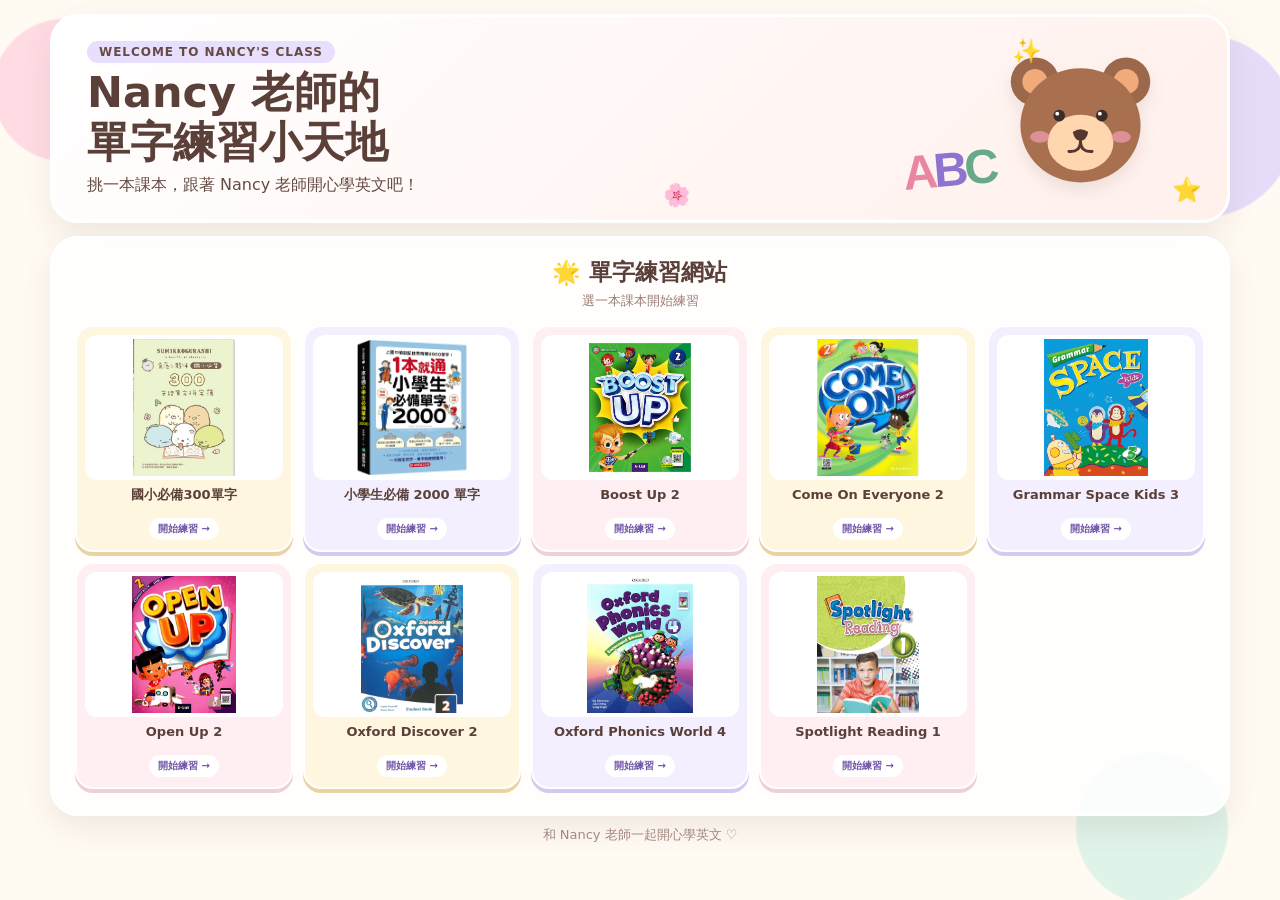
==== commit 39b401a7: "Add files via upload" ====
--- a/index.html
+++ b/index.html
@@ -18,21 +18,21 @@
 .sparkle{position:absolute;font-size:24px;animation:twinkle 2s ease-in-out infinite}.s1{right:185px;top:20px}.s2{right:25px;bottom:16px;animation-delay:.7s}.flower{position:absolute;left:52%;bottom:13px;font-size:22px;transform:rotate(-12deg)}
 .lessons{margin-top:13px;padding:18px 22px 24px}
 .lessons h2{margin:0;text-align:center;font-size:23px;color:#5b4039}.hint{text-align:center;margin:4px 0 15px;color:#9b7e75;font-size:13px}
-.grid{display:grid;grid-template-columns:repeat(3,1fr);gap:12px}
-.card{position:relative;display:flex;flex-direction:column;min-height:285px;padding:12px;border:2px solid #fff;border-radius:22px;color:var(--ink);text-decoration:none;box-shadow:0 6px 0 #e8cbd1;transition:.2s;overflow:hidden}
-.card:nth-child(3n+1){background:#fff0d1}.card:nth-child(3n+2){background:#eee8ff;box-shadow:0 6px 0 #cfc3eb}.card:nth-child(3n){background:#ffe8ed}
-.card:hover{transform:translateY(-4px) rotate(-.3deg);box-shadow:0 10px 18px #73584f1d}
-.cover-wrap{width:100%;aspect-ratio:3/4;border-radius:15px;background:#fff;display:flex;align-items:center;justify-content:center;overflow:hidden;border:2px solid #ffffffcc;box-shadow:inset 0 0 0 1px #eadfd7;padding:8px}
+.grid{display:grid;grid-template-columns:repeat(5,minmax(0,1fr));gap:10px}
+.card{display:flex;flex-direction:column;min-width:0;padding:8px;border:2px solid #fff;border-radius:18px;color:var(--ink);text-decoration:none;background:#fff6df;box-shadow:0 4px 0 #ead3a0;transition:.18s}
+.card:nth-child(3n+2){background:#f3efff;box-shadow:0 4px 0 #d5c9ef}.card:nth-child(3n){background:#ffeef2;box-shadow:0 4px 0 #efcfd8}
+.card:hover{transform:translateY(-3px);box-shadow:0 8px 16px #73584f1d}
+.cover-wrap{height:145px;border-radius:12px;background:#fff;display:flex;align-items:center;justify-content:center;overflow:hidden;padding:4px}
 .cover{display:block;max-width:100%;max-height:100%;width:auto;height:auto;object-fit:contain}
-.card-content{display:flex;flex-direction:column;flex:1;padding:11px 5px 3px}
-.card strong{font-size:17px;line-height:1.3;color:#5b4039}
-.card p{margin:7px 0 11px;font-size:13px;line-height:1.45;color:#8a7068}
-.go{margin-top:auto;align-self:flex-start;padding:5px 11px;border-radius:999px;background:#fff;font-size:12px;font-weight:900;color:#7257a8}
+.card-content{display:flex;flex-direction:column;align-items:center;text-align:center;gap:5px;padding:7px 3px 2px;min-height:62px}
+.card strong{font-size:13px;line-height:1.25;color:#5b4039}
+.card p{display:none}
+.go{margin-top:auto;padding:4px 9px;border-radius:999px;background:#fff;font-size:10px;font-weight:900;color:#7257a8}
 footer{text-align:center;margin-top:10px;color:#a58a81;font-size:13px}
 @keyframes float{50%{transform:translateY(-7px) rotate(1deg)}}@keyframes twinkle{50%{transform:scale(.65);opacity:.45}}
 @media(prefers-reduced-motion:reduce){*{animation:none!important;transition:none!important}}
-@media(max-width:850px){.hero{grid-template-columns:1fr 230px}.mascot-wrap{width:225px}.bear-art{width:175px}.abc-big{font-size:40px}.grid{grid-template-columns:repeat(2,1fr)}}
-@media(max-width:560px){.page{padding:9px 0 16px}.hero{grid-template-columns:1fr;padding:20px;text-align:center;min-height:auto}.mascot-wrap,.sparkle,.flower{display:none}.lessons{padding:16px 14px 20px}.grid{grid-template-columns:1fr}.card{min-height:auto;padding:11px}.cover-wrap{aspect-ratio:3/4}.card-content{padding:10px 5px 3px}}
+@media(max-width:950px){.hero{grid-template-columns:1fr 230px}.mascot-wrap{width:225px}.bear-art{width:175px}.abc-big{font-size:40px}.grid{grid-template-columns:repeat(3,1fr)}}
+@media(max-width:560px){.page{padding:9px 0 16px}.hero{grid-template-columns:1fr;padding:18px;text-align:center;min-height:auto}.mascot-wrap,.sparkle,.flower{display:none}.lessons{padding:14px 11px 18px}.grid{grid-template-columns:repeat(2,1fr);gap:8px}.cover-wrap{height:150px}.card{padding:7px}.card strong{font-size:12px}}
 </style>
 </head>
 <body><main class="page">
@@ -54,51 +54,51 @@
 
 <section class="lessons">
 <h2>🌟 單字練習網站</h2>
-<p class="hint">點選課本封面開始練習</p>
+<p class="hint">選一本課本開始練習</p>
 <div class="grid">
 
 <a class="card" href="300_words_complete.html">
-  <div class="cover-wrap"><img class="cover" src="300.jfif" alt="國小必備300單字封面"></div>
+  <div class="cover-wrap"><img class="cover" src="300.jfif?v=20260808-2" alt="國小必備300單字封面"></div>
   <div class="card-content"><strong>國小必備300單字</strong><p>P1～P56 中英文單字聽讀與複習</p><span class="go">開始練習 →</span></div>
 </a>
 
 <a class="card" href="https://snorlax2026.github.io/teaching/word-puzzle/index.html">
-  <div class="cover-wrap"><img class="cover" src="2000.jpg" alt="小學生必備2000單字封面"></div>
+  <div class="cover-wrap"><img class="cover" src="2000.jpg?v=20260808-2" alt="小學生必備2000單字封面"></div>
   <div class="card-content"><strong>小學生必備 2000 單字</strong><p>看中文、聽發音、挑戰英文拼字</p><span class="go">開始練習 →</span></div>
 </a>
 
 <a class="card" href="boost_up_2.html">
-  <div class="cover-wrap"><img class="cover" src="boost up 2.jfif" alt="Boost Up 2 封面"></div>
+  <div class="cover-wrap"><img class="cover" src="boost up 2.jfif?v=20260808-2" alt="Boost Up 2 封面"></div>
   <div class="card-content"><strong>Boost Up 2</strong><p>U1～U8 依 Lesson 練習單字、片語與拼字</p><span class="go">開始練習 →</span></div>
 </a>
 
 <a class="card" href="come_on_everyone_2.html">
-  <div class="cover-wrap"><img class="cover" src="come on everyone 2.jfif" alt="Come On Everyone 2 封面"></div>
+  <div class="cover-wrap"><img class="cover" src="come on everyone 2.jfif?v=20260808-2" alt="Come On Everyone 2 封面"></div>
   <div class="card-content"><strong>Come On Everyone 2</strong><p>U1～U8 單字發音與重組拼字練習</p><span class="go">開始練習 →</span></div>
 </a>
 
 <a class="card" href="https://snorlax2026.github.io/teaching/Grammar_Space_Kids_3_nancy.html">
-  <div class="cover-wrap"><img class="cover" src="Grammar Space Kids 3.jfif" alt="Grammar Space Kids 3 封面"></div>
+  <div class="cover-wrap"><img class="cover" src="Grammar Space Kids 3.jfif?v=20260808-2" alt="Grammar Space Kids 3 封面"></div>
   <div class="card-content"><strong>Grammar Space Kids 3</strong><p>課本單字發音練習</p><span class="go">開始練習 →</span></div>
 </a>
 
 <a class="card" href="open_up_2.html">
-  <div class="cover-wrap"><img class="cover" src="Open Up 2.jfif" alt="Open Up 2 封面"></div>
+  <div class="cover-wrap"><img class="cover" src="Open Up 2.jfif?v=20260808-2" alt="Open Up 2 封面"></div>
   <div class="card-content"><strong>Open Up 2</strong><p>U1～U8 中英文單字、發音與重組練習</p><span class="go">開始練習 →</span></div>
 </a>
 
 <a class="card" href="oxford_discover_2.html">
-  <div class="cover-wrap"><img class="cover" src="Oxford Discover 2.jfif" alt="Oxford Discover 2 封面"></div>
+  <div class="cover-wrap"><img class="cover" src="Oxford Discover 2.jfif?v=20260808-2" alt="Oxford Discover 2 封面"></div>
   <div class="card-content"><strong>Oxford Discover 2</strong><p>U1～U18 中英文單字與發音練習</p><span class="go">開始練習 →</span></div>
 </a>
 
 <a class="card" href="oxford_phonics_world_4.html">
-  <div class="cover-wrap"><img class="cover" src="Oxford Phonics World 4.jfif" alt="Oxford Phonics World 4 封面"></div>
+  <div class="cover-wrap"><img class="cover" src="Oxford Phonics World 4.jfif?v=20260808-2" alt="Oxford Phonics World 4 封面"></div>
   <div class="card-content"><strong>Oxford Phonics World 4</strong><p>U1～U8 Consonant Blends 發音與拼字練習</p><span class="go">開始練習 →</span></div>
 </a>
 
 <a class="card" href="spotlight_reading_1.html">
-  <div class="cover-wrap"><img class="cover" src="spotlight reading1.jfif" alt="Spotlight Reading 1 封面"></div>
+  <div class="cover-wrap"><img class="cover" src="spotlight reading1.jfif?v=20260808-2" alt="Spotlight Reading 1 封面"></div>
   <div class="card-content"><strong>Spotlight Reading 1</strong><p>U1～U16 中英文單字、發音與重組拼字練習</p><span class="go">開始練習 →</span></div>
 </a>
 
